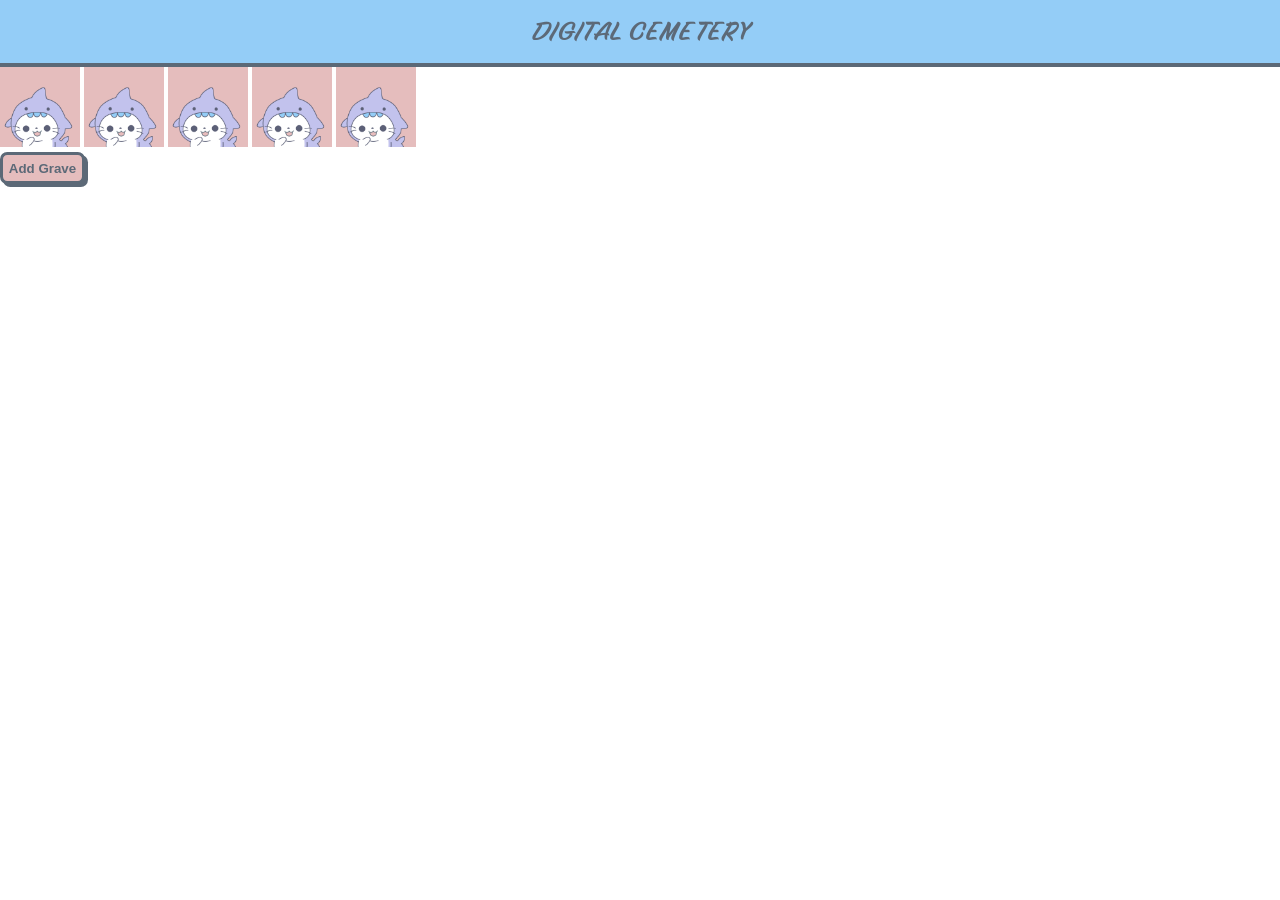
==== pages/digital_cementry/grave.html @ 4b88a097 "feat : CSS Foundation laid Out" ====
<!DOCTYPE html>
<html lang="en">

<head>
    <meta charset="UTF-8">
    <meta name="viewport" content="width=device-width, initial-scale=1.0">
    <link rel="stylesheet" href="grave.css">
    <link rel="preconnect" href="https://fonts.googleapis.com">
    <link rel="preconnect" href="https://fonts.gstatic.com" crossorigin>
    <link
        href="https://fonts.googleapis.com/css2?family=Birthstone&family=DM+Sans:ital,opsz,wght@0,9..40,100..1000;1,9..40,100..1000&display=swap"
        rel="stylesheet">
    <title>CEMETERY</title>
</head>

<body>
    <!-- 
├── id
├── name
├── birthDate
├── deathDate
├── epitaph
├── causeOfDeath
├── description
├── image
└── createdAt
 -->
    <main>
        <div class="nav">
            <h1>DIGITAL CEMETERY</h1>
        </div>
        <div class="cemetery">
            <img src="../../assets/img/gruvkii_whoami.png" alt="grave" class="grave" id="01">
            <img src="../../assets/img/gruvkii_whoami.png" alt="grave" class="grave" id="02">
            <img src="../../assets/img/gruvkii_whoami.png" alt="grave" class="grave" id="03">
            <img src="../../assets/img/gruvkii_whoami.png" alt="grave" class="grave" id="04">
            <img src="../../assets/img/gruvkii_whoami.png" alt="grave" class="grave" id="05">
        </div>
        <button class="addBtn" id="addBtn">Add Grave</button>
    </main>

    <dialog id="addform">
        <form method="dialog">

            <label for="addName">Name</label>
            <input id="addName" type="text" >

            <label for="addDeathDate">Death Date</label>
            <input id="addDeathDate" type="date">

            <label for="addEpitaph">Epitaph</label>
            <input id="addEpitaph" type="text">

            <label for="addDesc" >Description</label>
            <textarea id="addDesc" ></textarea>

            <label for="addImg">Upload Image</label>
            <input id="addImg" type="file" accept="image/*">
            <div class="form_btns">
                <button type="submit">Add</button>
                <button type="button" id="closeBtn">Cancel</button>
            </div>
        </form>
    </dialog>
    <script src="grave.js"></script>
</body>

</html>
---- pages/digital_cementry/grave.css ----
* {
    box-sizing: border-box;
    padding: 0;
    margin: 0;
}

:root {
    --cotton-rose: #E5BDBD;
    --sky-blue: #94CDF7;
    --periwinkle: #C2C2ED;
    --blue-slate: #5C6977;
    --white: #FFFFFF;
}

body {
    background-color: var(--white);
    color: var(--blue-slate);
    font-family: "DM Sans", sans-serif;
    min-height: 100vh;
    overflow: hidden;
}

.grave {
    width: 80px;
}

.nav {
    height: 4.2rem;
    gap: 1.8rem;
    align-items: center;
    background-color: var(--sky-blue);
    display: flex;
    justify-content: center;
    border-bottom: var(--blue-slate) 4px solid;
}

.nav h1 {
    font-family: "Birthstone", cursive;
    letter-spacing: 0.1rem;
}

.addBtn {
    width: 85px;
    border-radius: 0.45rem;
    font-weight: 700;
    height: 32px;
    box-shadow: 3px 3px 0 var(--blue-slate);
    cursor: pointer;
    background-color: var(--cotton-rose);
    color: var(--blue-slate);
    border: 3px solid var(--blue-slate);

}

#addform {
    position: fixed;
    top: 52%;
    left: 50%;
    width: 420px;
    min-height: 520px;
    padding: 42px 40px 36px;
    background-color: var(--periwinkle);
    border: 3px solid var(--blue-slate);
    border-radius: 1.2rem;
    box-shadow: 9px 10px 0 var(--blue-slate);
    transform: translate(-50%, -50%);
}


#addform button {
    width: 85px;
    border-radius: 0.45rem;
    font-weight: 700;
    height: 32px;
    box-shadow: 3px 3px 0 var(--blue-slate);
    cursor: pointer;
    background-color: var(--cotton-rose);
    color: var(--blue-slate);
    font-family: inherit;
    border: 3px solid var(--blue-slate);
}

label {
    font-size: 1rem;
    font-weight: 600;
    margin: 0.4rem 0 0.15rem;
}


form {
    display: flex;
    flex-direction: column;
    gap: 0.35rem;
    color: var(--blue-slate);
}

.form_btns {
    margin: 1rem 0rem 1rem 0rem;
    display: flex;
    gap: 1rem;

}

input {
    width: 100%;
    height: 35px;
    padding: 0.2rem 0.5rem;
    border: 2px solid var(--blue-slate);
    border-radius: 5px;
    box-shadow: 3px 3px 0 var(--blue-slate);
}

input::placeholder {
    color: var(--blue-slate);
    opacity: 0.8;
}

textarea {
    width: 100%;
    height: 75px;
    padding: 0.2rem 0.5rem;
    border: 2px solid var(--blue-slate);
    border-radius: 5px;
    box-shadow: 3px 3px 0 var(--blue-slate);
}
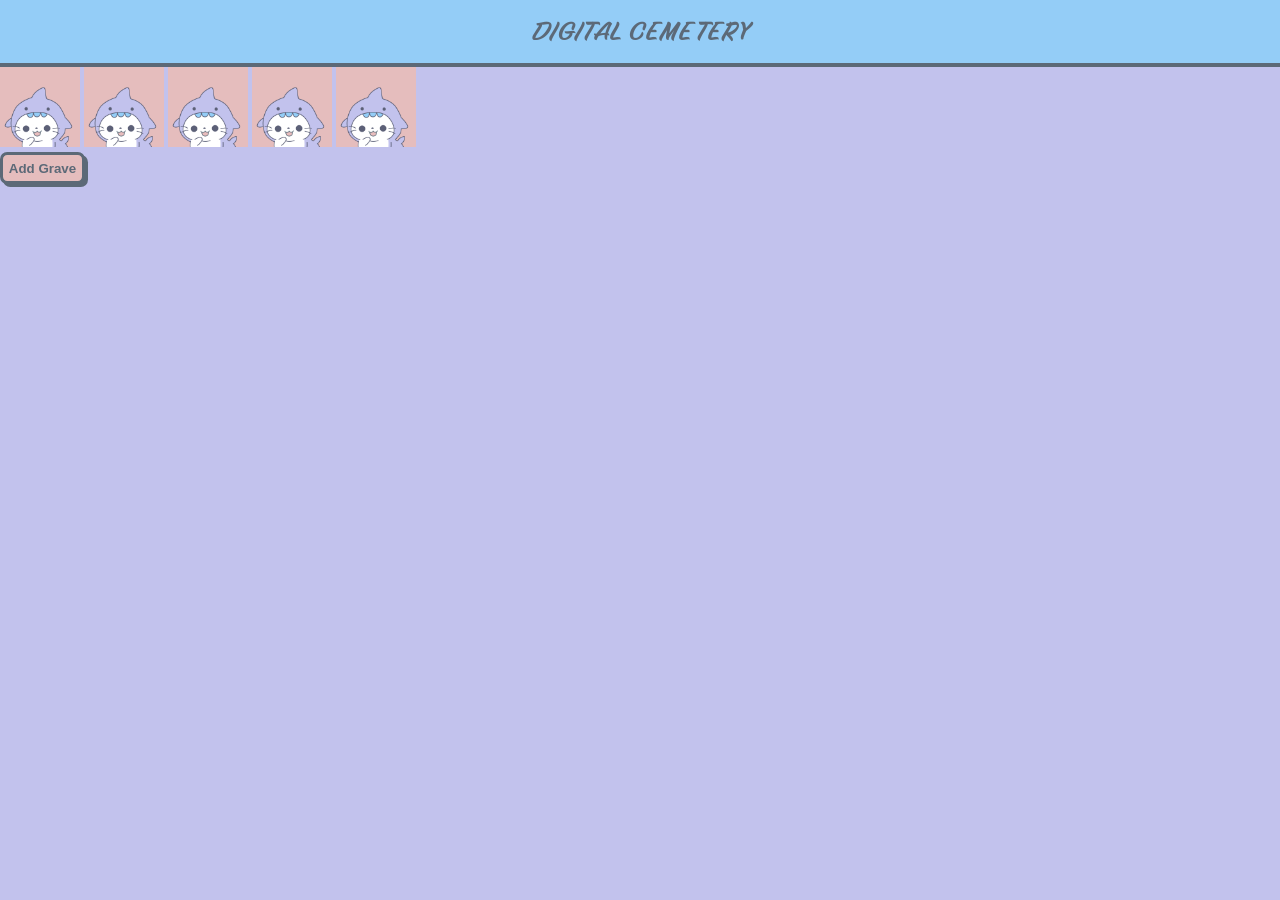
==== commit 5ec4de0c: "feat : Form Submission Done ( Need to save into local Storage )" ====
--- a/pages/digital_cementry/grave.html
+++ b/pages/digital_cementry/grave.html
@@ -40,26 +40,28 @@
     </main>
 
     <dialog id="addform">
-        <form method="dialog">
+        <form method="dialog" id = "graveForm">
 
-            <label for="addName">Name</label>
-            <input id="addName" type="text" >
+            <label for="graveName">Name</label>
+            <input id="graveName" type="text">
 
-            <label for="addDeathDate">Death Date</label>
-            <input id="addDeathDate" type="date">
+            <label for="graveDeathDate">Death Date</label>
+            <input id="graveDeathDate" type="date">
 
-            <label for="addEpitaph">Epitaph</label>
-            <input id="addEpitaph" type="text">
+            <label for="graveEpitaph">Epitaph</label>
+            <input id="graveEpitaph" type="text">
 
-            <label for="addDesc" >Description</label>
-            <textarea id="addDesc" ></textarea>
+            <label for="graveDescription">Description</label>
+            <textarea id="graveDescription"></textarea>
+<!-- 
+            <label for="graveImage">Upload Image</label>
+            <input id="graveImage" type="file" accept="image/*"> -->
 
-            <label for="addImg">Upload Image</label>
-            <input id="addImg" type="file" accept="image/*">
             <div class="form_btns">
                 <button type="submit">Add</button>
                 <button type="button" id="closeBtn">Cancel</button>
             </div>
+
         </form>
     </dialog>
     <script src="grave.js"></script>
--- a/pages/digital_cementry/grave.css
+++ b/pages/digital_cementry/grave.css
@@ -13,7 +13,7 @@
 }
 
 body {
-    background-color: var(--white);
+    background-color: var(--periwinkle);
     color: var(--blue-slate);
     font-family: "DM Sans", sans-serif;
     min-height: 100vh;
@@ -98,7 +98,6 @@
     margin: 1rem 0rem 1rem 0rem;
     display: flex;
     gap: 1rem;
-
 }
 
 input {
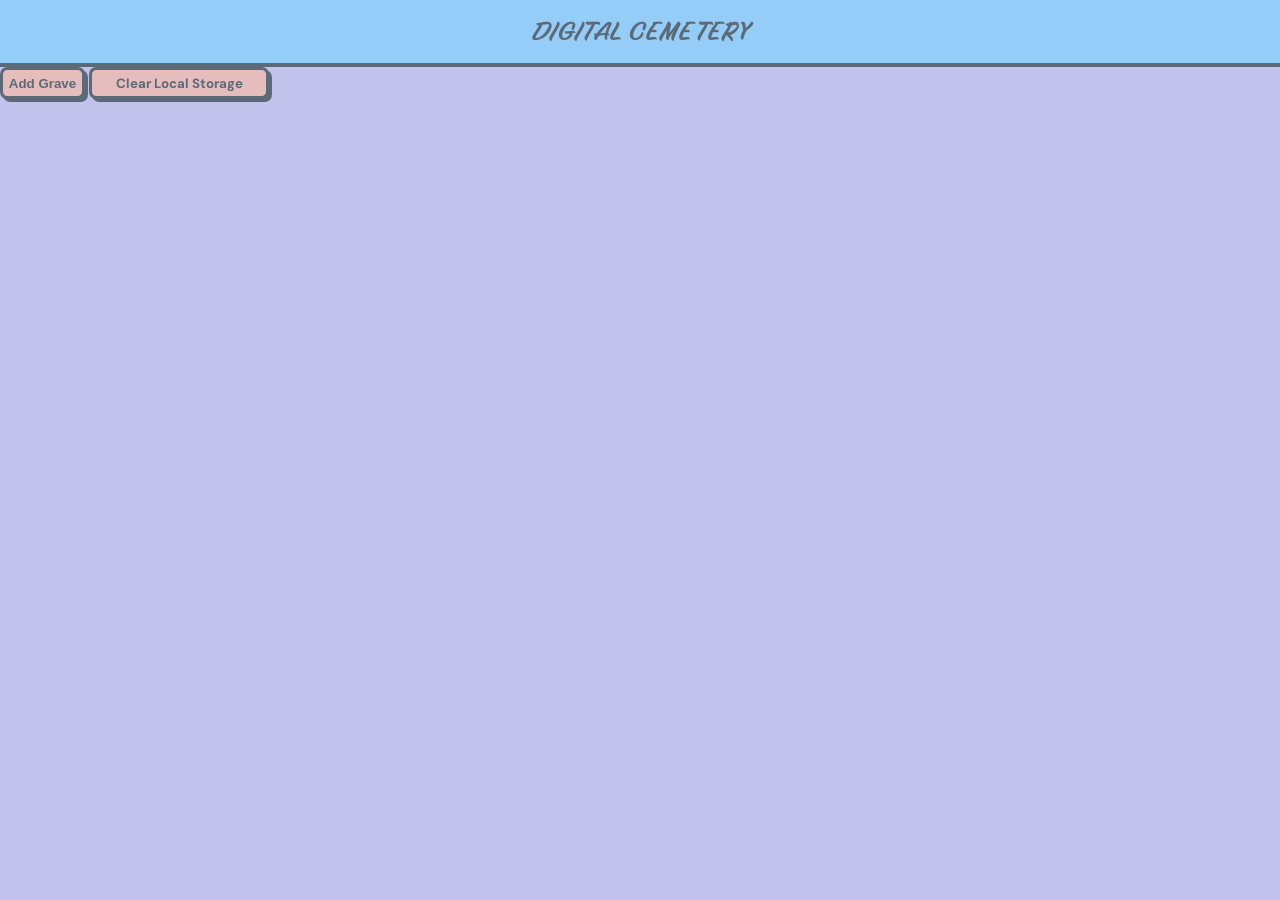
==== commit 36058844: "feat : Local storage save & retrive implemented" ====
--- a/pages/digital_cementry/grave.html
+++ b/pages/digital_cementry/grave.html
@@ -29,18 +29,14 @@
         <div class="nav">
             <h1>DIGITAL CEMETERY</h1>
         </div>
-        <div class="cemetery">
-            <img src="../../assets/img/gruvkii_whoami.png" alt="grave" class="grave" id="01">
-            <img src="../../assets/img/gruvkii_whoami.png" alt="grave" class="grave" id="02">
-            <img src="../../assets/img/gruvkii_whoami.png" alt="grave" class="grave" id="03">
-            <img src="../../assets/img/gruvkii_whoami.png" alt="grave" class="grave" id="04">
-            <img src="../../assets/img/gruvkii_whoami.png" alt="grave" class="grave" id="05">
+        <div class="cemetery" id="cemetery">
         </div>
         <button class="addBtn" id="addBtn">Add Grave</button>
+        <button id="clearStorage">Clear Local Storage</button>
     </main>
 
     <dialog id="addform">
-        <form method="dialog" id = "graveForm">
+        <form method="dialog" id="graveForm">
 
             <label for="graveName">Name</label>
             <input id="graveName" type="text">
@@ -53,7 +49,7 @@
 
             <label for="graveDescription">Description</label>
             <textarea id="graveDescription"></textarea>
-<!-- 
+            <!-- 
             <label for="graveImage">Upload Image</label>
             <input id="graveImage" type="file" accept="image/*"> -->
 
@@ -64,6 +60,18 @@
 
         </form>
     </dialog>
+
+    <dialog id="graveDialog">
+
+        <div class="dialog-card">
+            <h2 id="dialogName"></h2>
+            <p id="dialogDate"></p>
+            <p id="dialogEpitaph"></p>
+
+            <button id="closeDialog">Close</button>
+        </div>
+
+    </dialog>
     <script src="grave.js"></script>
 </body>
 
--- a/pages/digital_cementry/grave.css
+++ b/pages/digital_cementry/grave.css
@@ -20,7 +20,7 @@
     overflow: hidden;
 }
 
-.grave {
+img {
     width: 80px;
 }
 
@@ -121,4 +121,17 @@
     border: 2px solid var(--blue-slate);
     border-radius: 5px;
     box-shadow: 3px 3px 0 var(--blue-slate);
+}
+
+#clearStorage {
+    width: 180px;
+    border-radius: 0.45rem;
+    font-weight: 700;
+    height: 32px;
+    box-shadow: 3px 3px 0 var(--blue-slate);
+    cursor: pointer;
+    background-color: var(--cotton-rose);
+    color: var(--blue-slate);
+    font-family: inherit;
+    border: 3px solid var(--blue-slate);
 }
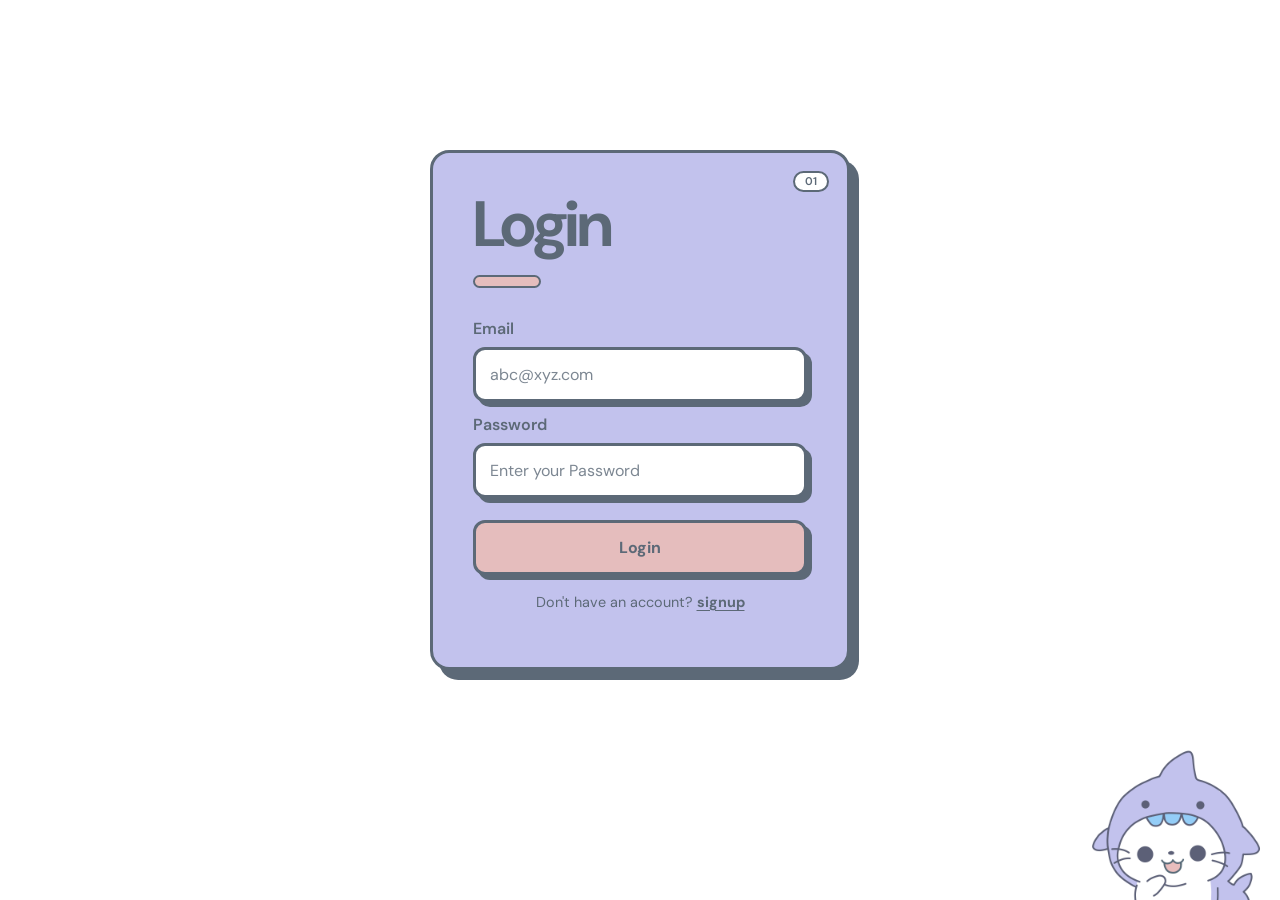
==== commit 35136502: "feat : Auth and Dragging of the Grave implemented ( Dragging of the Grave was implemented by AI )" ====
--- a/pages/digital_cementry/grave.html
+++ b/pages/digital_cementry/grave.html
@@ -14,45 +14,36 @@
 </head>
 
 <body>
-    <!-- 
-├── id
-├── name
-├── birthDate
-├── deathDate
-├── epitaph
-├── causeOfDeath
-├── description
-├── image
-└── createdAt
- -->
     <main>
         <div class="nav">
             <h1>DIGITAL CEMETERY</h1>
         </div>
         <div class="cemetery" id="cemetery">
         </div>
-        <button class="addBtn" id="addBtn">Add Grave</button>
-        <button id="clearStorage">Clear Local Storage</button>
+        <div class="cemetery-controls">
+            <a href="../../index.html" id="homeBtn">Home</a>
+            <button class="addBtn" id="addBtn">Add Grave</button>
+            <button id="clearStorage">Clear Local Storage</button>
+            <button id="logoutBtn">Logout</button>
+        </div>
     </main>
 
     <dialog id="addform">
         <form method="dialog" id="graveForm">
 
             <label for="graveName">Name</label>
-            <input id="graveName" type="text">
+            <input id="graveName" type="text" required autocomplete="off">
 
             <label for="graveDeathDate">Death Date</label>
-            <input id="graveDeathDate" type="date">
+            <input id="graveDeathDate" type="date" autocomplete="off">
 
             <label for="graveEpitaph">Epitaph</label>
-            <input id="graveEpitaph" type="text">
+            <input id="graveEpitaph" type="text" autocomplete="off">
 
             <label for="graveDescription">Description</label>
             <textarea id="graveDescription"></textarea>
-            <!-- 
-            <label for="graveImage">Upload Image</label>
-            <input id="graveImage" type="file" accept="image/*"> -->
-
+            <label for="graveIMG">Image URL</label>
+            <input id="graveIMG" type="url" placeholder="https://example.com/image.jpg" autocomplete="off">
             <div class="form_btns">
                 <button type="submit">Add</button>
                 <button type="button" id="closeBtn">Cancel</button>
@@ -62,15 +53,14 @@
     </dialog>
 
     <dialog id="graveDialog">
-
         <div class="dialog-card">
             <h2 id="dialogName"></h2>
+            <img src="" alt="" id="dialogIMG">
             <p id="dialogDate"></p>
+            <p id="dialogDesc"></p>
             <p id="dialogEpitaph"></p>
-
             <button id="closeDialog">Close</button>
         </div>
-
     </dialog>
     <script src="grave.js"></script>
 </body>
--- a/pages/digital_cementry/grave.css
+++ b/pages/digital_cementry/grave.css
@@ -16,7 +16,7 @@
     background-color: var(--periwinkle);
     color: var(--blue-slate);
     font-family: "DM Sans", sans-serif;
-    min-height: 100vh;
+    height: 100vh;
     overflow: hidden;
 }
 
@@ -134,4 +134,167 @@
     color: var(--blue-slate);
     font-family: inherit;
     border: 3px solid var(--blue-slate);
-}+}
+
+#graveDialog {
+    position: fixed;
+    top: 50%;
+    left: 50%;
+    width: 420px;
+    min-height: 300px;
+    padding: 35px 35px 30px;
+    background-color: var(--periwinkle);
+    color: var(--blue-slate);
+    border: 3px solid var(--blue-slate);
+    border-radius: 1.2rem;
+    box-shadow: 9px 10px 0 var(--blue-slate);
+    transform: translate(-50%, -50%);
+}
+
+#graveDialog::backdrop {
+    background-color: rgba(92, 105, 119, 0.45);
+}
+
+.dialog-card {
+    display: flex;
+    flex-direction: column;
+    gap: 0.7rem;
+}
+
+.dialog-card h2 {
+    font-family: "Birthstone", cursive;
+    font-size: 2.5rem;
+    letter-spacing: 0.05rem;
+    margin-bottom: 0.3rem;
+}
+
+.dialog-card p {
+    font-size: 1rem;
+    line-height: 1.5;
+}
+
+#dialogDate {
+    font-weight: 600;
+}
+
+#dialogEpitaph {
+    padding: 0.3rem;
+    margin-top: 0.2rem;
+    background-color: var(--white);
+    border: 2px solid var(--blue-slate);
+    border-radius: 5px;
+    box-shadow: 3px 3px 0 var(--blue-slate);
+}
+
+
+
+#closeDialog {
+    align-self: flex-start;
+    width: 85px;
+    height: 32px;
+    margin-top: 1rem;
+    border-radius: 0.45rem;
+    border: 3px solid var(--blue-slate);
+    background-color: var(--cotton-rose);
+    color: var(--blue-slate);
+    font-family: inherit;
+    font-weight: 700;
+    box-shadow: 3px 3px 0 var(--blue-slate);
+    cursor: pointer;
+}
+
+#closeDialog:active {
+    transform: translate(3px, 3px);
+    box-shadow: none;
+}
+
+.cemetery {
+    position: relative;
+    width: 100%;
+    height: calc(100vh - 4.2rem);
+    overflow: hidden;
+}
+
+.cemetery-controls {
+    position: fixed;
+    bottom: 24px;
+    left: 50%;
+    transform: translateX(-50%);
+    display: flex;
+    gap: 12px;
+    z-index: 10;
+}
+
+.grave-card {
+    position: absolute;
+    width: 110px;
+    cursor: grab;
+    user-select: none;
+    touch-action: none;
+    display: flex;
+    flex-direction: column;
+    align-items: center;
+    animation: graveRise 0.25s ease-out;
+}
+
+.grave-card:active {
+    cursor: grabbing;
+}
+
+.grave-card img {
+    width: 80px;
+    pointer-events: none;
+}
+
+.grave-card p {
+    color: var(--blue-slate);
+    font-size: 0.85rem;
+    margin-top: 0.3rem;
+    font-weight: 500;
+    text-align: center;
+    word-break: break-word;
+    pointer-events: none;
+}
+
+.grave-card.dragging {
+    opacity: 0.35;
+}
+
+#logoutBtn, #homeBtn {
+    cursor: pointer;
+    font-weight: 700;
+    width: 85px;
+    height: 32px;
+    color: var(--blue-slate);
+    background-color: var(--cotton-rose);
+    border: 3px solid var(--blue-slate);
+    box-shadow: 3px 3px 0 var(--blue-slate);
+    border-radius: 0.45rem;
+    font-family: inherit;
+    text-decoration: none;
+    display: inline-flex;
+    align-items: center;
+    justify-content: center;
+}
+
+#dialogIMG {
+    max-width: 120px;
+    border: 2px solid var(--blue-slate);
+    border-radius: 6px;
+    display: none;
+}
+
+@keyframes graveRise {
+    from {
+        transform: translateY(12px);
+        opacity: 0;
+    }
+    to {
+        transform: translateY(0);
+        opacity: 1;
+    }
+}
+
+
+
+
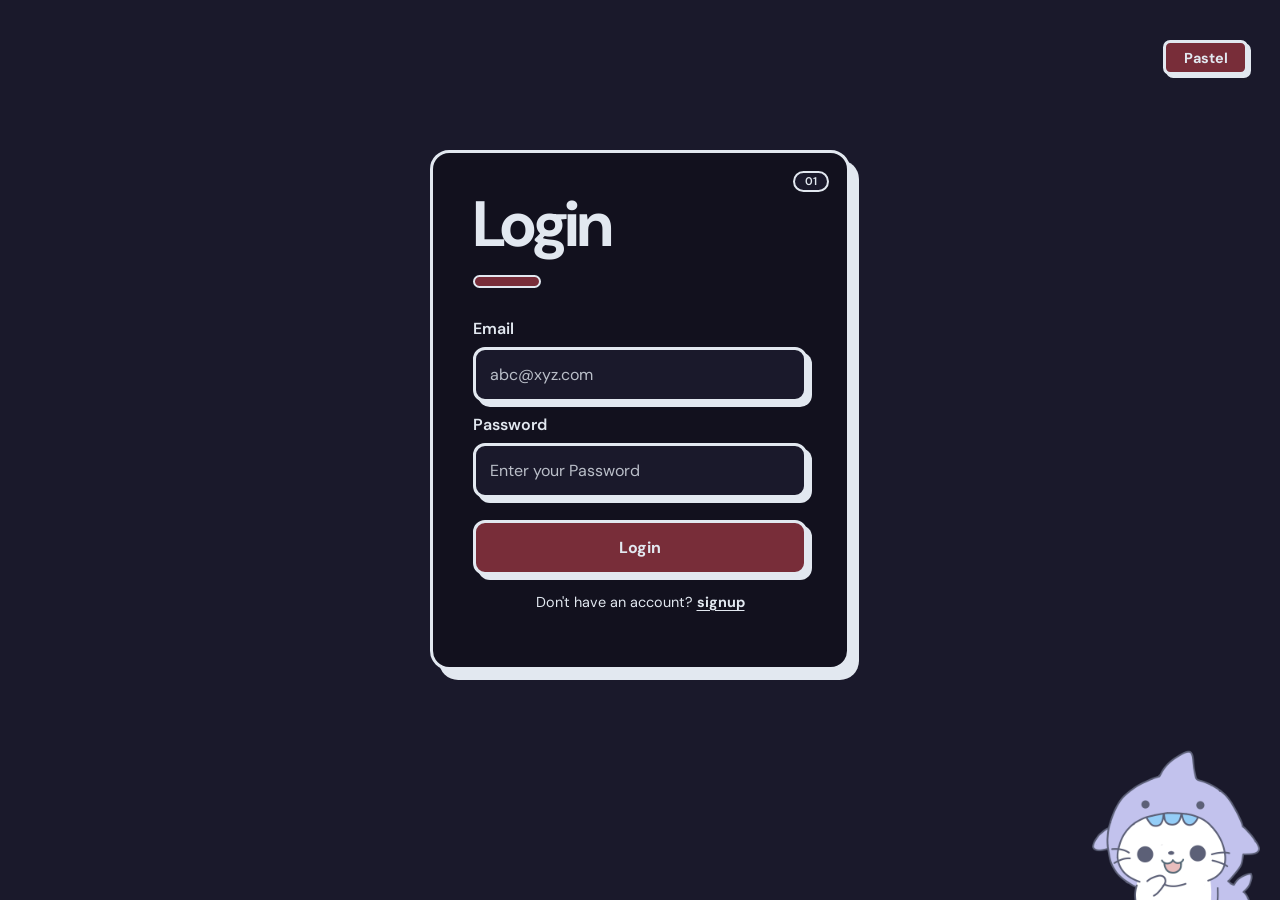
==== commit bcb30d58: "Dark theme Update" ====
--- a/pages/digital_cementry/grave.html
+++ b/pages/digital_cementry/grave.html
@@ -11,19 +11,35 @@
         href="https://fonts.googleapis.com/css2?family=Birthstone&family=DM+Sans:ital,opsz,wght@0,9..40,100..1000;1,9..40,100..1000&display=swap"
         rel="stylesheet">
     <title>CEMETERY</title>
+    <link rel="icon" href="../../assets/img/gruvkii_whoami.png">
+    <script>
+        document.documentElement.setAttribute("data-theme", localStorage.getItem("theme") || "dark");
+    </script>
 </head>
 
 <body>
+
+    <img src="../../assets/img/hand.png" alt="hand" class="hang-hand-1">
+
+    <img src="../../assets/img/hand.png" alt="hand" class="hang-hand-2">
     <main>
         <div class="nav">
             <h1>DIGITAL CEMETERY</h1>
+            <div class="audio-controller">
+                <audio id="bgMusic" loop autoplay>
+                    <source src="../../assets/mp3/spooky_audio.mp3">
+                </audio>
+                <button id="musicBtn" type="button">⏸</button>
+            </div>
+
         </div>
         <div class="cemetery" id="cemetery">
         </div>
         <div class="cemetery-controls">
             <a href="../../index.html" id="homeBtn">Home</a>
             <button class="addBtn" id="addBtn">Add Grave</button>
-            <button id="clearStorage">Clear Local Storage</button>
+            <button id="themeToggle" type="button">Theme</button>
+            <button id="clearStorage">Clear Graves</button>
             <button id="logoutBtn">Logout</button>
         </div>
     </main>
@@ -35,7 +51,7 @@
             <input id="graveName" type="text" required autocomplete="off">
 
             <label for="graveDeathDate">Death Date</label>
-            <input id="graveDeathDate" type="date" autocomplete="off">
+            <input id="graveDeathDate" type="date">
 
             <label for="graveEpitaph">Epitaph</label>
             <input id="graveEpitaph" type="text" autocomplete="off">
@@ -62,6 +78,9 @@
             <button id="closeDialog">Close</button>
         </div>
     </dialog>
+
+    <img src="../../assets/img/pumpkin.png" alt="pumpkin-1" class="pumpkin-1">
+    <img src="../../assets/img/pumpkin.png" alt="pumpkin-2" class="pumpkin-2">
     <script src="grave.js"></script>
 </body>
 
--- a/pages/digital_cementry/grave.css
+++ b/pages/digital_cementry/grave.css
@@ -2,6 +2,8 @@
     box-sizing: border-box;
     padding: 0;
     margin: 0;
+    /* cursor: url("../../assets/img/cursor.png") 10 10, auto; */
+
 }
 
 :root {
@@ -12,12 +14,22 @@
     --white: #FFFFFF;
 }
 
+[data-theme="dark"] {
+    --cotton-rose: #782D39;
+    --sky-blue: #1E2333;
+    --periwinkle: #12111E;
+    --blue-slate: #E2E8F0;
+    --white: #1A192B;
+}
+
 body {
     background-color: var(--periwinkle);
     color: var(--blue-slate);
     font-family: "DM Sans", sans-serif;
     height: 100vh;
     overflow: hidden;
+
+
 }
 
 img {
@@ -45,7 +57,6 @@
     font-weight: 700;
     height: 32px;
     box-shadow: 3px 3px 0 var(--blue-slate);
-    cursor: pointer;
     background-color: var(--cotton-rose);
     color: var(--blue-slate);
     border: 3px solid var(--blue-slate);
@@ -73,7 +84,7 @@
     font-weight: 700;
     height: 32px;
     box-shadow: 3px 3px 0 var(--blue-slate);
-    cursor: pointer;
+
     background-color: var(--cotton-rose);
     color: var(--blue-slate);
     font-family: inherit;
@@ -101,12 +112,15 @@
 }
 
 input {
+    display: block;
     width: 100%;
     height: 35px;
     padding: 0.2rem 0.5rem;
     border: 2px solid var(--blue-slate);
     border-radius: 5px;
     box-shadow: 3px 3px 0 var(--blue-slate);
+    background-color: var(--white);
+    color: var(--blue-slate);
 }
 
 input::placeholder {
@@ -121,6 +135,8 @@
     border: 2px solid var(--blue-slate);
     border-radius: 5px;
     box-shadow: 3px 3px 0 var(--blue-slate);
+    background-color: var(--white);
+    color: var(--blue-slate);
 }
 
 #clearStorage {
@@ -129,7 +145,6 @@
     font-weight: 700;
     height: 32px;
     box-shadow: 3px 3px 0 var(--blue-slate);
-    cursor: pointer;
     background-color: var(--cotton-rose);
     color: var(--blue-slate);
     font-family: inherit;
@@ -200,7 +215,7 @@
     font-family: inherit;
     font-weight: 700;
     box-shadow: 3px 3px 0 var(--blue-slate);
-    cursor: pointer;
+
 }
 
 #closeDialog:active {
@@ -242,26 +257,28 @@
 }
 
 .grave-card img {
-    width: 80px;
+    width: 100px;
     pointer-events: none;
 }
 
 .grave-card p {
     color: var(--blue-slate);
-    font-size: 0.85rem;
+    font-size: 0.8rem;
     margin-top: 0.3rem;
-    font-weight: 500;
+    font-weight: 600;
     text-align: center;
     word-break: break-word;
     pointer-events: none;
+
 }
 
 .grave-card.dragging {
     opacity: 0.35;
 }
 
-#logoutBtn, #homeBtn {
-    cursor: pointer;
+#logoutBtn,
+#homeBtn,
+#themeToggle {
     font-weight: 700;
     width: 85px;
     height: 32px;
@@ -275,6 +292,7 @@
     display: inline-flex;
     align-items: center;
     justify-content: center;
+    cursor: pointer;
 }
 
 #dialogIMG {
@@ -289,6 +307,7 @@
         transform: translateY(12px);
         opacity: 0;
     }
+
     to {
         transform: translateY(0);
         opacity: 1;
@@ -296,5 +315,49 @@
 }
 
 
-
-
+.hang-hand-1 {
+    position: fixed;
+    top: 4rem;
+    right: 2rem;
+    height: 200px;
+    width: 150px;
+    z-index: -1;
+}
+
+.hang-hand-2 {
+    position: fixed;
+    top: 4rem;
+    right: 6rem;
+    height: 150px;
+    width: 125px;
+    z-index: -1;
+}
+
+
+.pumpkin-1 {
+    position: fixed;
+    bottom: 0.5rem;
+    left: 1rem;
+}
+
+.pumpkin-2 {
+    position: fixed;
+    bottom: 0.5rem;
+    right: 1rem;
+}
+
+
+#musicBtn {
+    display: flex;
+    align-items: center;
+    justify-content: center;
+    width: 40px;
+    border-radius: 0.45rem;
+    font-weight: 700;
+    height: 32px;
+    box-shadow: 3px 3px 0 var(--blue-slate);
+    background-color: var(--cotton-rose);
+    color: var(--blue-slate);
+    font-family: inherit;
+    border: 3px solid var(--blue-slate);
+}
